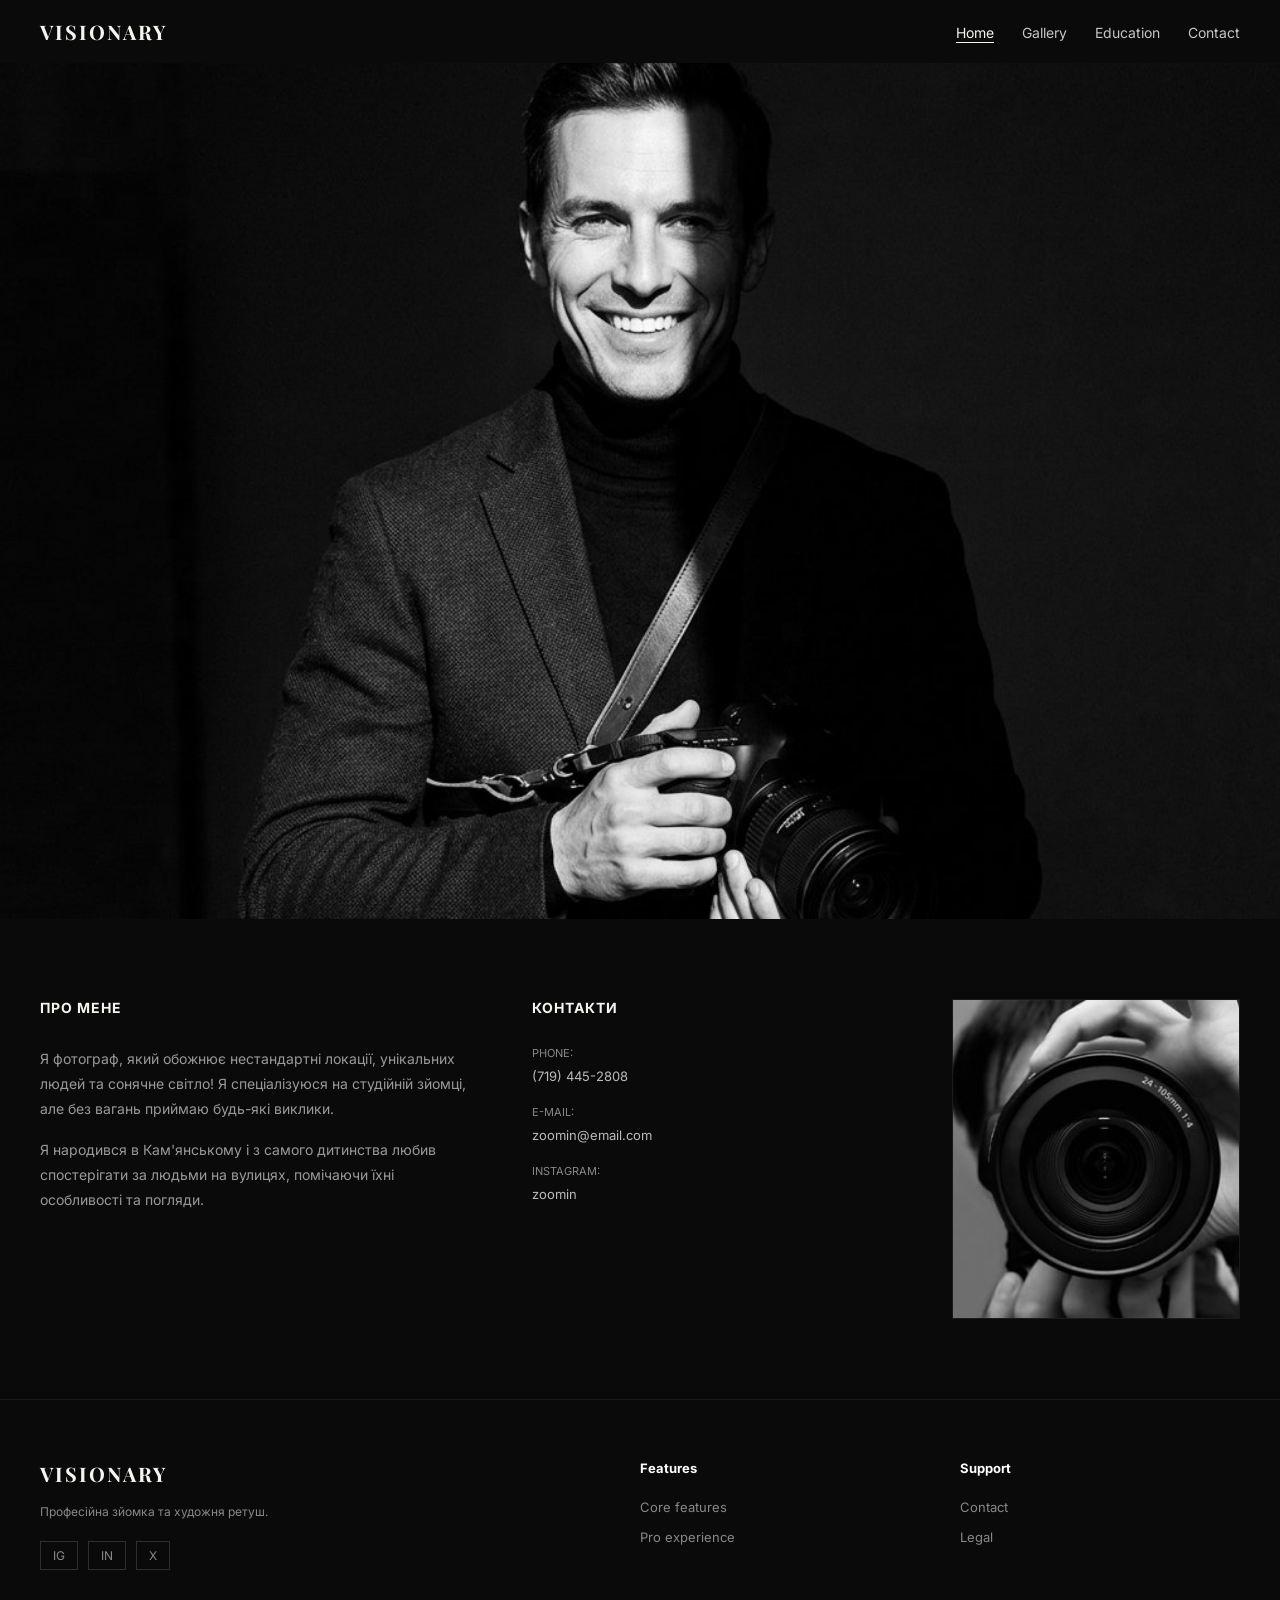
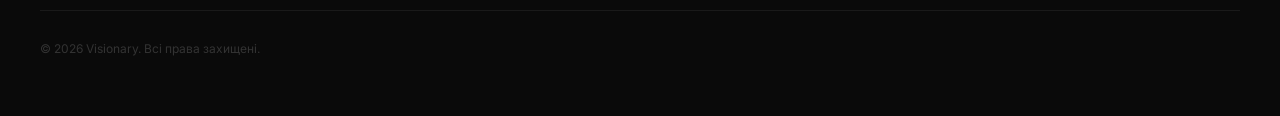
==== index.html @ 6febe486 "first commit" ====
<!DOCTYPE html>
<html lang = "uk">
<head>
  <meta charset = "UTF-8">
  <meta name    = "viewport" content = "width=device-width, initial-scale=1.0">
  <title>Visionary — Фотограф</title>
  <link rel = "stylesheet" href = "style.css">
</head>
<body>

  <nav>
    <a     href  = "#" class = "logo">Visionary</a>
    <ul    class = "nav-links">
    <li><a href  = "#" class = "active">Home</a></li>
    <li><a href  = "#">Gallery</a></li>
    <li><a href  = "#">Education</a></li>
    <li><a href  = "#">Contact</a></li>
    </ul>
  </nav>

  <section class = "hero">
  <img     src   = "man.png" alt = "Photographer portrait">
  </section>

  <section class = "info-section">

    <div class = "about">
      <h3>Про мене</h3>
      <p>
        Я фотограф, який обожнює нестандартні локації, унікальних людей та сонячне світло!
        Я спеціалізуюся на студійній зйомці, але без вагань приймаю будь-які виклики.
      </p>
      <p>
        Я народився в Кам'янському і з самого дитинства любив спостерігати за людьми на вулицях,
        помічаючи їхні особливості та погляди.
      </p>
    </div>

    <div class = "contacts">
      <h3>Контакти</h3>
      <div class = "contact-item">
      <div class = "label">Phone:</div>
        <span>(719) 445-2808</span>
      </div>
      <div class = "contact-item">
      <div class = "label">E-mail:</div>
      <a   href  = "mailto:zoomin@email.com">zoomin@email.com</a>
      </div>
      <div class = "contact-item">
      <div class = "label">Instagram:</div>
      <a   href  = "#">zoomin</a>
      </div>
    </div>

    <div class = "hero-thumb">
    <img src   = "si.png" alt = "Camera lens">
    </div>

  </section>

  <footer>
    <div class = "footer-top">
    <div class = "footer-brand">
    <a   href  = "#" class = "logo">Visionary</a>
        <p>Професійна зйомка та художня ретуш.</p>
        <div class = "social-links">
        <a   href  = "#">IG</a>
        <a   href  = "#">IN</a>
        <a   href  = "#">X</a>
        </div>
      </div>

      <div class = "footer-col">
        <h4>Features</h4>
        <ul>
          <li><a href = "#">Core features</a></li>
          <li><a href = "#">Pro experience</a></li>
        </ul>
      </div>

      <div class = "footer-col">
        <h4>Support</h4>
        <ul>
          <li><a href = "#">Contact</a></li>
          <li><a href = "#">Legal</a></li>
        </ul>
      </div>
    </div>

    <div class="footer-bottom">
      © 2026 Visionary. Всі права захищені.
    </div>
  </footer>

</body>
</html>
---- style.css ----
@import url('https://fonts.googleapis.com/css2?family=Playfair+Display:wght@400;700&family=Inter:wght@300;400;500&display=swap');

*, *::before, *::after {
  box-sizing: border-box;
  margin: 0;
  padding: 0;
}

:root {
  --black: #0a0a0a;
  --white: #f5f5f0;
  --gray: #888;
  --border: #1a1a1a;
}

body {
  font-family: 'Inter', sans-serif;
  background-color: var(--black);
  color: var(--white);
  width: 100%;
  overflow-x: hidden;
}

/* ─── NAVBAR ─── */
nav {
  position: fixed;
  top: 0;
  left: 0;
  right: 0;
  z-index: 100;
  display: flex;
  align-items: center;
  justify-content: space-between;
  padding: 18px 40px;
  background: var(--black);
}

.logo {
  font-family: 'Playfair Display', serif;
  font-weight: 700;
  font-size: 20px;
  color: var(--white);
  letter-spacing: 2px;
  text-transform: uppercase;
  text-decoration: none;
}

.nav-links {
  display: flex;
  gap: 28px;
  list-style: none;
}

.nav-links a {
  color: var(--white);
  text-decoration: none;
  font-size: 14px;
  opacity: 0.8;
  transition: opacity 0.2s;
}

.nav-links a.active {
  opacity: 1;
  text-decoration: underline;
  text-underline-offset: 4px;
}

/* ─── HERO: ПОЛНА ШИРИНА ─── */
.hero {
  margin-top: 57px;
  width: 100%;
  height: 862px; /* Висота як у твоїй Figma */
  overflow: hidden;
}

.hero img {
  width: 100%;
  height: 100%;
  object-fit: cover;
  object-position: center 20%;
  filter: grayscale(100%);
  display: block;
}

/* ─── INFO SECTION: СЕТКА ─── */
.info-section {
  display: grid;
  grid-template-columns: 1.2fr 1fr 0.8fr; /* Пропорції колонок */
  background: var(--black);
  padding: 80px 40px;
  gap: 60px;
  align-items: start;
}

.about h3, .contacts h3 {
  font-size: 14px;
  text-transform: uppercase;
  margin-bottom: 30px;
  letter-spacing: 1px;
}

.about p {
  font-size: 14px;
  line-height: 1.8;
  color: #999;
  margin-bottom: 15px;
}

.contacts .contact-item {
  margin-bottom: 20px;
}

.contacts .contact-item .label {
  font-size: 11px;
  text-transform: uppercase;
  color: var(--gray);
  margin-bottom: 5px;
}

.contacts .contact-item a, 
.contacts .contact-item span {
  color: #bbb;
  font-size: 13px;
  text-decoration: none;
}

/* ДРУГЕ ФОТО: ТЕПЕР ВОНО АКУРАТНЕ */
.hero-thumb {
  width: 100%;
  display: flex;
  justify-content: flex-end;
}

.hero-thumb img {
  width: 100%;
  max-width: 320px; /* ОГРАНИЧЕНИЕ ШИРИНЫ */
  height: 320px;    /* Квадратна форма */
  object-fit: cover;
  filter: grayscale(100%);
  border: 1px solid var(--border);
}

/* ─── FOOTER ─── */
footer {
  padding: 60px 40px;
  border-top: 1px solid var(--border);
}

.footer-top {
  display: grid;
  grid-template-columns: 2fr 1fr 1fr;
  gap: 40px;
  padding-bottom: 40px;
  border-bottom: 1px solid var(--border);
}

.footer-brand .logo { display: block; margin-bottom: 15px; }
.footer-brand p { font-size: 12px; color: var(--gray); line-height: 1.6; }

.social-links { display: flex; gap: 10px; margin-top: 20px; }
.social-links a {
  color: var(--gray);
  font-size: 12px;
  text-decoration: none;
  border: 1px solid #2e2e2e;
  padding: 6px 12px;
  transition: all 0.2s;
}

.footer-col h4 { font-size: 13px; margin-bottom: 20px; color: #fff; }
.footer-col ul { list-style: none; }
.footer-col ul li { margin-bottom: 10px; }
.footer-col ul li a { color: var(--gray); text-decoration: none; font-size: 13px; }

.footer-bottom {
  padding-top: 30px;
  font-size: 12px;
  color: #333;
}
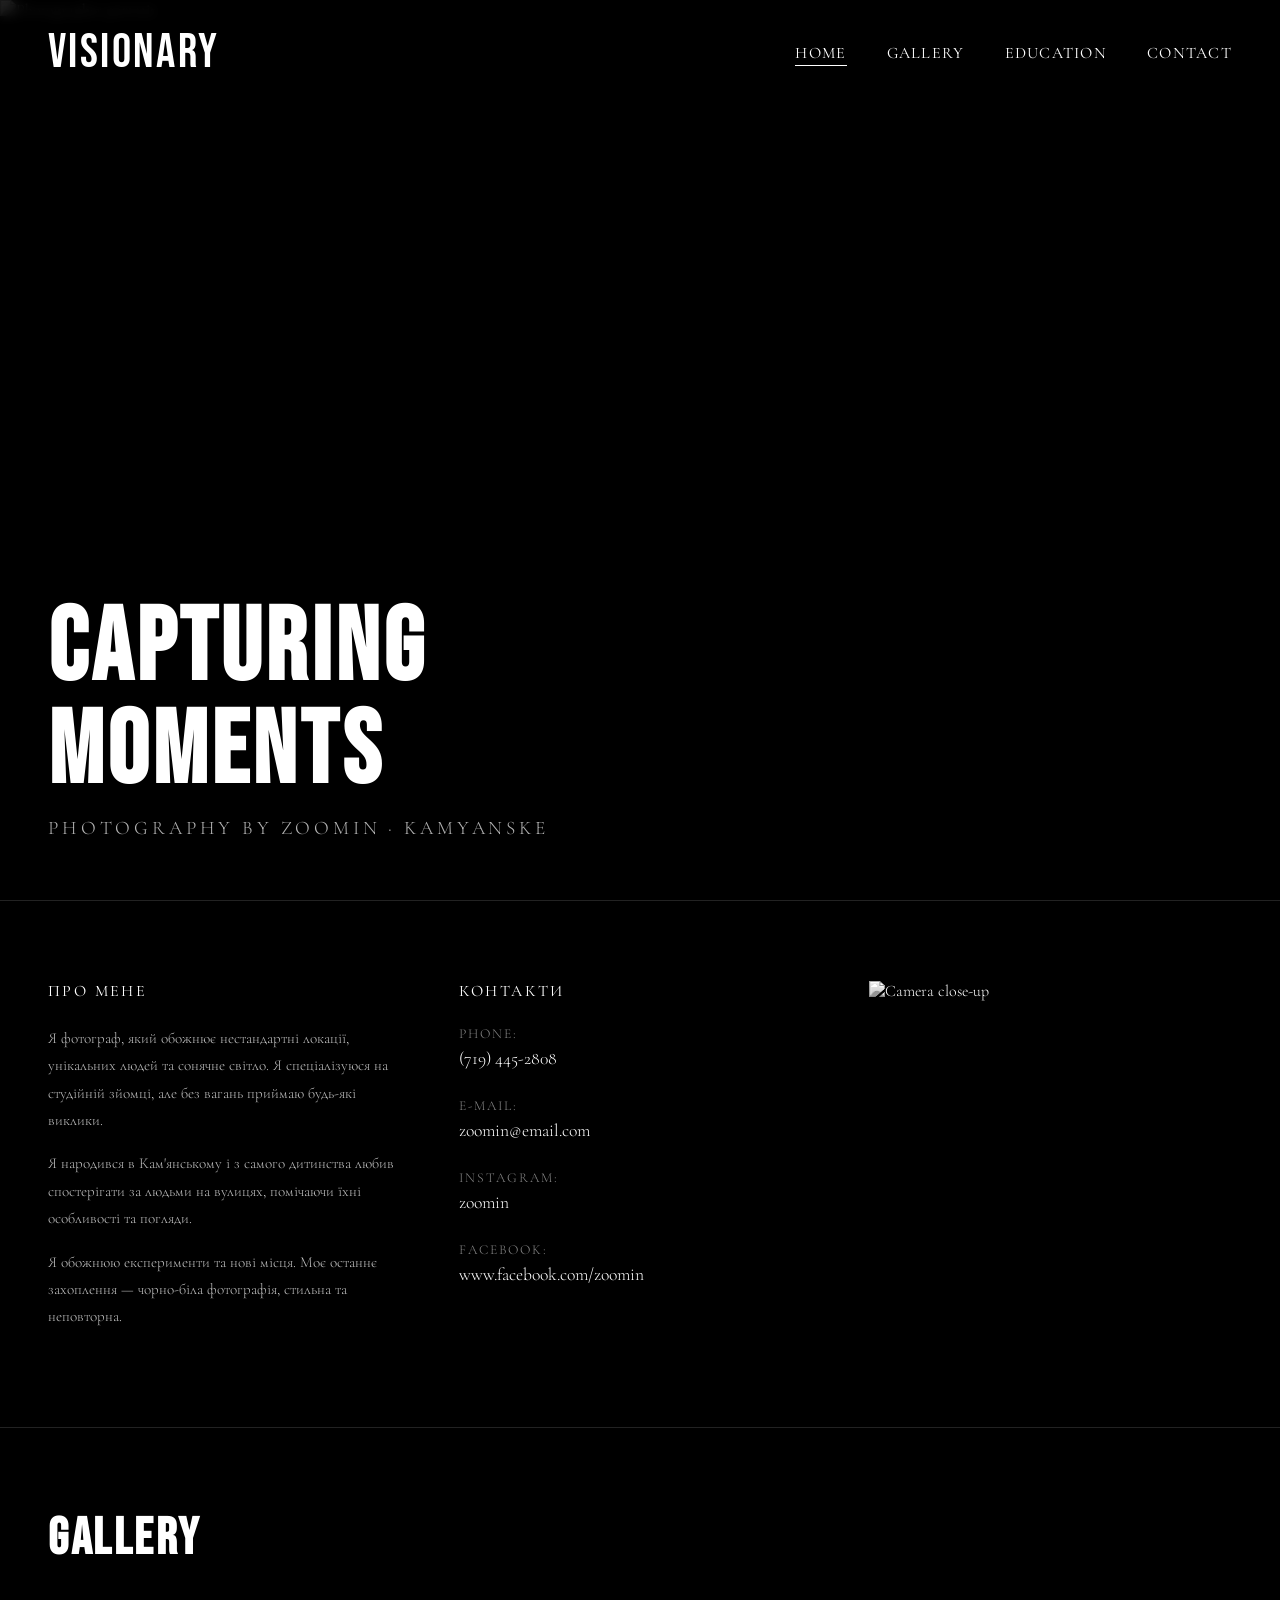
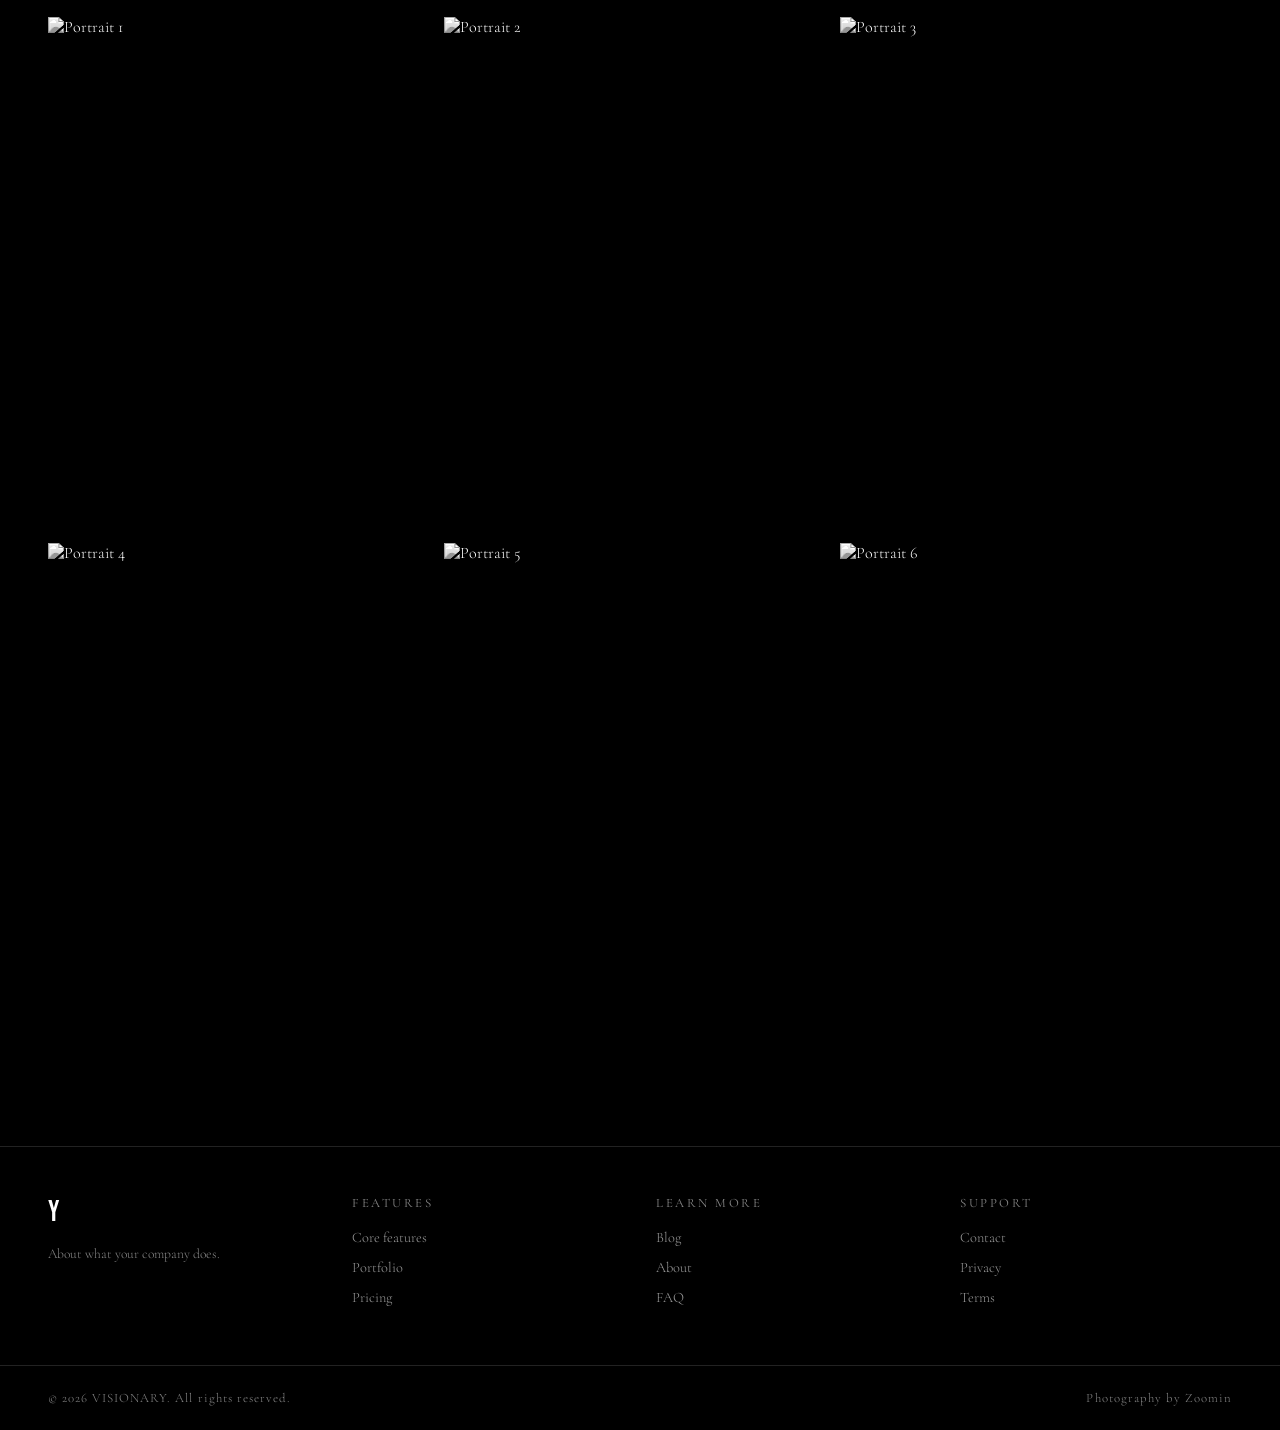
==== commit 3686660a: "update 1.5" ====
--- a/index.html
+++ b/index.html
@@ -1,96 +1,138 @@
 <!DOCTYPE html>
-<html lang = "uk">
+<html lang="uk">
 <head>
-  <meta charset = "UTF-8">
-  <meta name    = "viewport" content = "width=device-width, initial-scale=1.0">
-  <title>Visionary — Фотограф</title>
-  <link rel = "stylesheet" href = "style.css">
+  <meta charset="UTF-8" />
+  <meta name="viewport" content="width=device-width, initial-scale=1.0" />
+  <title>VISIONARY</title>
+  <link href="https://fonts.googleapis.com/css2?family=Bebas+Neue&family=Cormorant+Garamond:ital,wght@0,300;0,400;1,300&display=swap" rel="stylesheet" />
+  <link rel="stylesheet" href="styles.css" />
 </head>
 <body>
 
+  <!-- NAV -->
   <nav>
-    <a     href  = "#" class = "logo">Visionary</a>
-    <ul    class = "nav-links">
-    <li><a href  = "#" class = "active">Home</a></li>
-    <li><a href  = "#">Gallery</a></li>
-    <li><a href  = "#">Education</a></li>
-    <li><a href  = "#">Contact</a></li>
+    <a href="#" class="logo">VISIONARY</a>
+    <ul class="nav-links">
+      <li><a href="#" class="active">Home</a></li>
+      <li><a href="#gallery">Gallery</a></li>
+      <li><a href="#about">Education</a></li>
+      <li><a href="#contacts">Contact</a></li>
     </ul>
   </nav>
 
-  <section class = "hero">
-  <img     src   = "man.png" alt = "Photographer portrait">
+  <!-- HERO -->
+  <section class="hero">
+    <img
+      class="hero-img"
+      src="https://images.unsplash.com/photo-1531746020798-e6953c6e8e04?w=1400&q=80&auto=format&fit=crop"
+      alt="Photographer portrait"
+    />
+    <div class="hero-overlay"></div>
+    <div class="hero-text">
+      <h1>Capturing<br>Moments</h1>
+      <p>Photography by Zoomin · Kamyanske</p>
+    </div>
   </section>
 
-  <section class = "info-section">
-
-    <div class = "about">
-      <h3>Про мене</h3>
-      <p>
-        Я фотограф, який обожнює нестандартні локації, унікальних людей та сонячне світло!
-        Я спеціалізуюся на студійній зйомці, але без вагань приймаю будь-які виклики.
-      </p>
-      <p>
-        Я народився в Кам'янському і з самого дитинства любив спостерігати за людьми на вулицях,
-        помічаючи їхні особливості та погляди.
-      </p>
+  <!-- ABOUT + CONTACTS -->
+  <section class="info-section" id="about">
+    <div class="info-block">
+      <h2>Про мене</h2>
+      <p>Я фотограф, який обожнює нестандартні локації, унікальних людей та сонячне світло. Я спеціалізуюся на студійній зйомці, але без вагань приймаю будь-які виклики.</p>
+      <p>Я народився в Кам'янському і з самого дитинства любив спостерігати за людьми на вулицях, помічаючи їхні особливості та погляди.</p>
+      <p>Я обожнюю експерименти та нові місця. Моє останнє захоплення — чорно-біла фотографія, стильна та неповторна.</p>
     </div>
 
-    <div class = "contacts">
-      <h3>Контакти</h3>
-      <div class = "contact-item">
-      <div class = "label">Phone:</div>
-        <span>(719) 445-2808</span>
+    <div class="info-block" id="contacts">
+      <h2>Контакти</h2>
+      <div class="contact-item">
+        <div class="label">Phone:</div>
+        <a href="tel:+17194452808" class="value">(719) 445-2808</a>
       </div>
-      <div class = "contact-item">
-      <div class = "label">E-mail:</div>
-      <a   href  = "mailto:zoomin@email.com">zoomin@email.com</a>
+      <div class="contact-item">
+        <div class="label">E-mail:</div>
+        <a href="mailto:zoomin@email.com" class="value">zoomin@email.com</a>
       </div>
-      <div class = "contact-item">
-      <div class = "label">Instagram:</div>
-      <a   href  = "#">zoomin</a>
+      <div class="contact-item">
+        <div class="label">Instagram:</div>
+        <a href="#" class="value">zoomin</a>
+      </div>
+      <div class="contact-item">
+        <div class="label">Facebook:</div>
+        <a href="#" class="value">www.facebook.com/zoomin</a>
       </div>
     </div>
 
-    <div class = "hero-thumb">
-    <img src   = "si.png" alt = "Camera lens">
+    <div class="info-block">
+      <img
+        class="info-photo"
+        src="https://images.unsplash.com/photo-1516035069371-29a1b244cc32?w=800&q=80&auto=format&fit=crop"
+        alt="Camera close-up"
+      />
     </div>
-
   </section>
 
-  <footer>
-    <div class = "footer-top">
-    <div class = "footer-brand">
-    <a   href  = "#" class = "logo">Visionary</a>
-        <p>Професійна зйомка та художня ретуш.</p>
-        <div class = "social-links">
-        <a   href  = "#">IG</a>
-        <a   href  = "#">IN</a>
-        <a   href  = "#">X</a>
-        </div>
+  <!-- GALLERY -->
+  <section class="gallery-section" id="gallery">
+    <h2>Gallery</h2>
+    <div class="gallery-grid">
+      <div class="gallery-item">
+        <img src="https://images.unsplash.com/photo-1531746020798-e6953c6e8e04?w=600&q=80&auto=format&fit=crop" alt="Portrait 1" />
       </div>
-
-      <div class = "footer-col">
-        <h4>Features</h4>
-        <ul>
-          <li><a href = "#">Core features</a></li>
-          <li><a href = "#">Pro experience</a></li>
-        </ul>
+      <div class="gallery-item">
+        <img src="https://images.unsplash.com/photo-1508214751196-bcfd4ca60f91?w=600&q=80&auto=format&fit=crop" alt="Portrait 2" />
       </div>
-
-      <div class = "footer-col">
-        <h4>Support</h4>
-        <ul>
-          <li><a href = "#">Contact</a></li>
-          <li><a href = "#">Legal</a></li>
-        </ul>
+      <div class="gallery-item">
+        <img src="https://images.unsplash.com/photo-1519345182560-3f2917c472ef?w=600&q=80&auto=format&fit=crop" alt="Portrait 3" />
+      </div>
+      <div class="gallery-item">
+        <img src="https://images.unsplash.com/photo-1500648767791-00dcc994a43e?w=600&q=80&auto=format&fit=crop" alt="Portrait 4" />
+      </div>
+      <div class="gallery-item">
+        <img src="https://images.unsplash.com/photo-1506794778202-cad84cf45f1d?w=600&q=80&auto=format&fit=crop" alt="Portrait 5" />
+      </div>
+      <div class="gallery-item">
+        <img src="https://images.unsplash.com/photo-1544005313-94ddf0286df2?w=600&q=80&auto=format&fit=crop" alt="Portrait 6" />
       </div>
     </div>
+  </section>
 
-    <div class="footer-bottom">
-      © 2026 Visionary. Всі права захищені.
+  <!-- FOOTER -->
+  <footer>
+    <div class="footer-brand">
+      <a href="#" class="logo">Y</a>
+      <p>About what your company does.</p>
+    </div>
+    <div class="footer-col">
+      <h4>Features</h4>
+      <ul>
+        <li><a href="#">Core features</a></li>
+        <li><a href="#">Portfolio</a></li>
+        <li><a href="#">Pricing</a></li>
+      </ul>
+    </div>
+    <div class="footer-col">
+      <h4>Learn more</h4>
+      <ul>
+        <li><a href="#">Blog</a></li>
+        <li><a href="#">About</a></li>
+        <li><a href="#">FAQ</a></li>
+      </ul>
+    </div>
+    <div class="footer-col">
+      <h4>Support</h4>
+      <ul>
+        <li><a href="#">Contact</a></li>
+        <li><a href="#">Privacy</a></li>
+        <li><a href="#">Terms</a></li>
+      </ul>
     </div>
   </footer>
 
+  <div class="footer-bottom">
+    <p>© 2026 VISIONARY. All rights reserved.</p>
+    <p>Photography by Zoomin</p>
+  </div>
+
 </body>
-</html>+</html>
--- a/styles.css
+++ b/styles.css
@@ -0,0 +1,284 @@
+*, *::before, *::after { box-sizing: border-box; margin: 0; padding: 0; }
+
+:root {
+  --black: #000;
+  --white: #fff;
+  --gray: #1a1a1a;
+  --light-gray: #888;
+}
+
+html { scroll-behavior: smooth; }
+
+body {
+  background: var(--black);
+  color: var(--white);
+  font-family: 'Cormorant Garamond', serif;
+  font-weight: 300;
+  overflow-x: hidden;
+}
+
+/* ── NAVBAR ── */
+nav {
+  position: fixed;
+  top: 0; left: 0; right: 0;
+  z-index: 100;
+  display: flex;
+  align-items: center;
+  justify-content: space-between;
+  padding: 24px 48px;
+  background: rgba(0,0,0,0.85);
+  backdrop-filter: blur(6px);
+}
+
+.logo {
+  font-family: 'Bebas Neue', sans-serif;
+  font-size: clamp(2rem, 4vw, 3rem);
+  letter-spacing: 0.05em;
+  color: var(--white);
+  text-decoration: none;
+}
+
+.nav-links {
+  display: flex;
+  gap: 40px;
+  list-style: none;
+}
+
+.nav-links a {
+  color: var(--white);
+  text-decoration: none;
+  font-family: 'Cormorant Garamond', serif;
+  font-size: 1rem;
+  letter-spacing: 0.08em;
+  text-transform: uppercase;
+  font-weight: 400;
+  position: relative;
+  padding-bottom: 3px;
+  transition: color 0.3s;
+}
+
+.nav-links a::after {
+  content: '';
+  position: absolute;
+  bottom: 0; left: 0;
+  width: 0; height: 1px;
+  background: var(--white);
+  transition: width 0.3s;
+}
+
+.nav-links a:hover::after,
+.nav-links a.active::after { width: 100%; }
+
+/* ── HERO ── */
+.hero {
+  height: 100vh;
+  position: relative;
+  overflow: hidden;
+  display: flex;
+  align-items: flex-end;
+}
+
+.hero-img {
+  position: absolute;
+  inset: 0;
+  width: 100%; height: 100%;
+  object-fit: cover;
+  object-position: center top;
+  filter: grayscale(100%) contrast(1.1);
+}
+
+.hero-overlay {
+  position: absolute;
+  inset: 0;
+  background: linear-gradient(to bottom, rgba(0,0,0,0.1) 0%, rgba(0,0,0,0.5) 100%);
+}
+
+.hero-text {
+  position: relative;
+  z-index: 2;
+  padding: 0 48px 60px;
+}
+
+.hero-text h1 {
+  font-family: 'Bebas Neue', sans-serif;
+  font-size: clamp(3rem, 8vw, 7rem);
+  letter-spacing: 0.04em;
+  line-height: 1;
+  opacity: 0;
+  transform: translateY(40px);
+  animation: fadeUp 1.2s ease forwards 0.3s;
+}
+
+.hero-text p {
+  font-size: clamp(1rem, 1.5vw, 1.25rem);
+  letter-spacing: 0.2em;
+  text-transform: uppercase;
+  color: rgba(255,255,255,0.7);
+  margin-top: 12px;
+  opacity: 0;
+  transform: translateY(20px);
+  animation: fadeUp 1s ease forwards 0.7s;
+}
+
+@keyframes fadeUp {
+  to { opacity: 1; transform: translateY(0); }
+}
+
+/* ── ABOUT + CONTACTS ── */
+.info-section {
+  background: var(--black);
+  padding: 80px 48px;
+  display: grid;
+  grid-template-columns: 1fr 1fr 1fr;
+  gap: 48px;
+  border-top: 1px solid #222;
+}
+
+.info-block h2 {
+  font-family: 'Cormorant Garamond', serif;
+  font-size: 1rem;
+  letter-spacing: 0.15em;
+  text-transform: uppercase;
+  font-weight: 400;
+  margin-bottom: 24px;
+  color: var(--white);
+}
+
+.info-block p {
+  font-size: 0.95rem;
+  line-height: 1.8;
+  color: rgba(255,255,255,0.75);
+  margin-bottom: 16px;
+}
+
+.contact-item {
+  margin-bottom: 28px;
+}
+
+.contact-item .label {
+  font-size: 0.85rem;
+  letter-spacing: 0.15em;
+  text-transform: uppercase;
+  color: var(--light-gray);
+  margin-bottom: 6px;
+}
+
+.contact-item .value {
+  font-size: 1.1rem;
+  color: var(--white);
+  text-decoration: none;
+  transition: opacity 0.2s;
+}
+
+.contact-item .value:hover { opacity: 0.6; }
+
+.info-photo {
+  width: 100%;
+  aspect-ratio: 4/3;
+  object-fit: cover;
+  filter: grayscale(100%) contrast(1.05);
+}
+
+/* ── GALLERY ── */
+.gallery-section {
+  padding: 80px 48px;
+  border-top: 1px solid #222;
+}
+
+.gallery-section h2 {
+  font-family: 'Bebas Neue', sans-serif;
+  font-size: clamp(2rem, 4vw, 3.5rem);
+  letter-spacing: 0.05em;
+  margin-bottom: 48px;
+}
+
+.gallery-grid {
+  display: grid;
+  grid-template-columns: repeat(3, 1fr);
+  gap: 4px;
+}
+
+.gallery-item {
+  aspect-ratio: 3/4;
+  overflow: hidden;
+  cursor: pointer;
+  position: relative;
+}
+
+.gallery-item img {
+  width: 100%; height: 100%;
+  object-fit: cover;
+  filter: grayscale(100%) contrast(1.1);
+  transition: transform 0.6s ease, filter 0.6s ease;
+}
+
+.gallery-item:hover img {
+  transform: scale(1.05);
+  filter: grayscale(60%) contrast(1.1);
+}
+
+/* ── FOOTER ── */
+footer {
+  background: var(--black);
+  border-top: 1px solid #222;
+  padding: 48px;
+  display: grid;
+  grid-template-columns: 1fr 1fr 1fr 1fr;
+  gap: 32px;
+}
+
+.footer-brand .logo { font-size: 1.8rem; }
+
+.footer-brand p {
+  font-size: 0.85rem;
+  color: var(--light-gray);
+  margin-top: 12px;
+  line-height: 1.7;
+  max-width: 220px;
+}
+
+.footer-col h4 {
+  font-size: 0.8rem;
+  letter-spacing: 0.2em;
+  text-transform: uppercase;
+  color: var(--light-gray);
+  margin-bottom: 16px;
+  font-weight: 400;
+}
+
+.footer-col ul { list-style: none; }
+.footer-col ul li { margin-bottom: 10px; }
+
+.footer-col ul li a {
+  color: rgba(255,255,255,0.6);
+  text-decoration: none;
+  font-size: 0.9rem;
+  transition: color 0.2s;
+}
+
+.footer-col ul li a:hover { color: var(--white); }
+
+.footer-bottom {
+  border-top: 1px solid #222;
+  padding: 24px 48px;
+  display: flex;
+  justify-content: space-between;
+  align-items: center;
+}
+
+.footer-bottom p {
+  font-size: 0.8rem;
+  color: var(--light-gray);
+  letter-spacing: 0.08em;
+}
+
+/* ── MOBILE ── */
+@media (max-width: 768px) {
+  nav { padding: 20px 24px; }
+  .nav-links { gap: 20px; }
+  .info-section { grid-template-columns: 1fr; padding: 48px 24px; }
+  .gallery-grid { grid-template-columns: repeat(2, 1fr); }
+  footer { grid-template-columns: 1fr 1fr; padding: 40px 24px; }
+  .gallery-section, .footer-bottom { padding: 48px 24px; }
+  .hero-text { padding: 0 24px 48px; }
+}
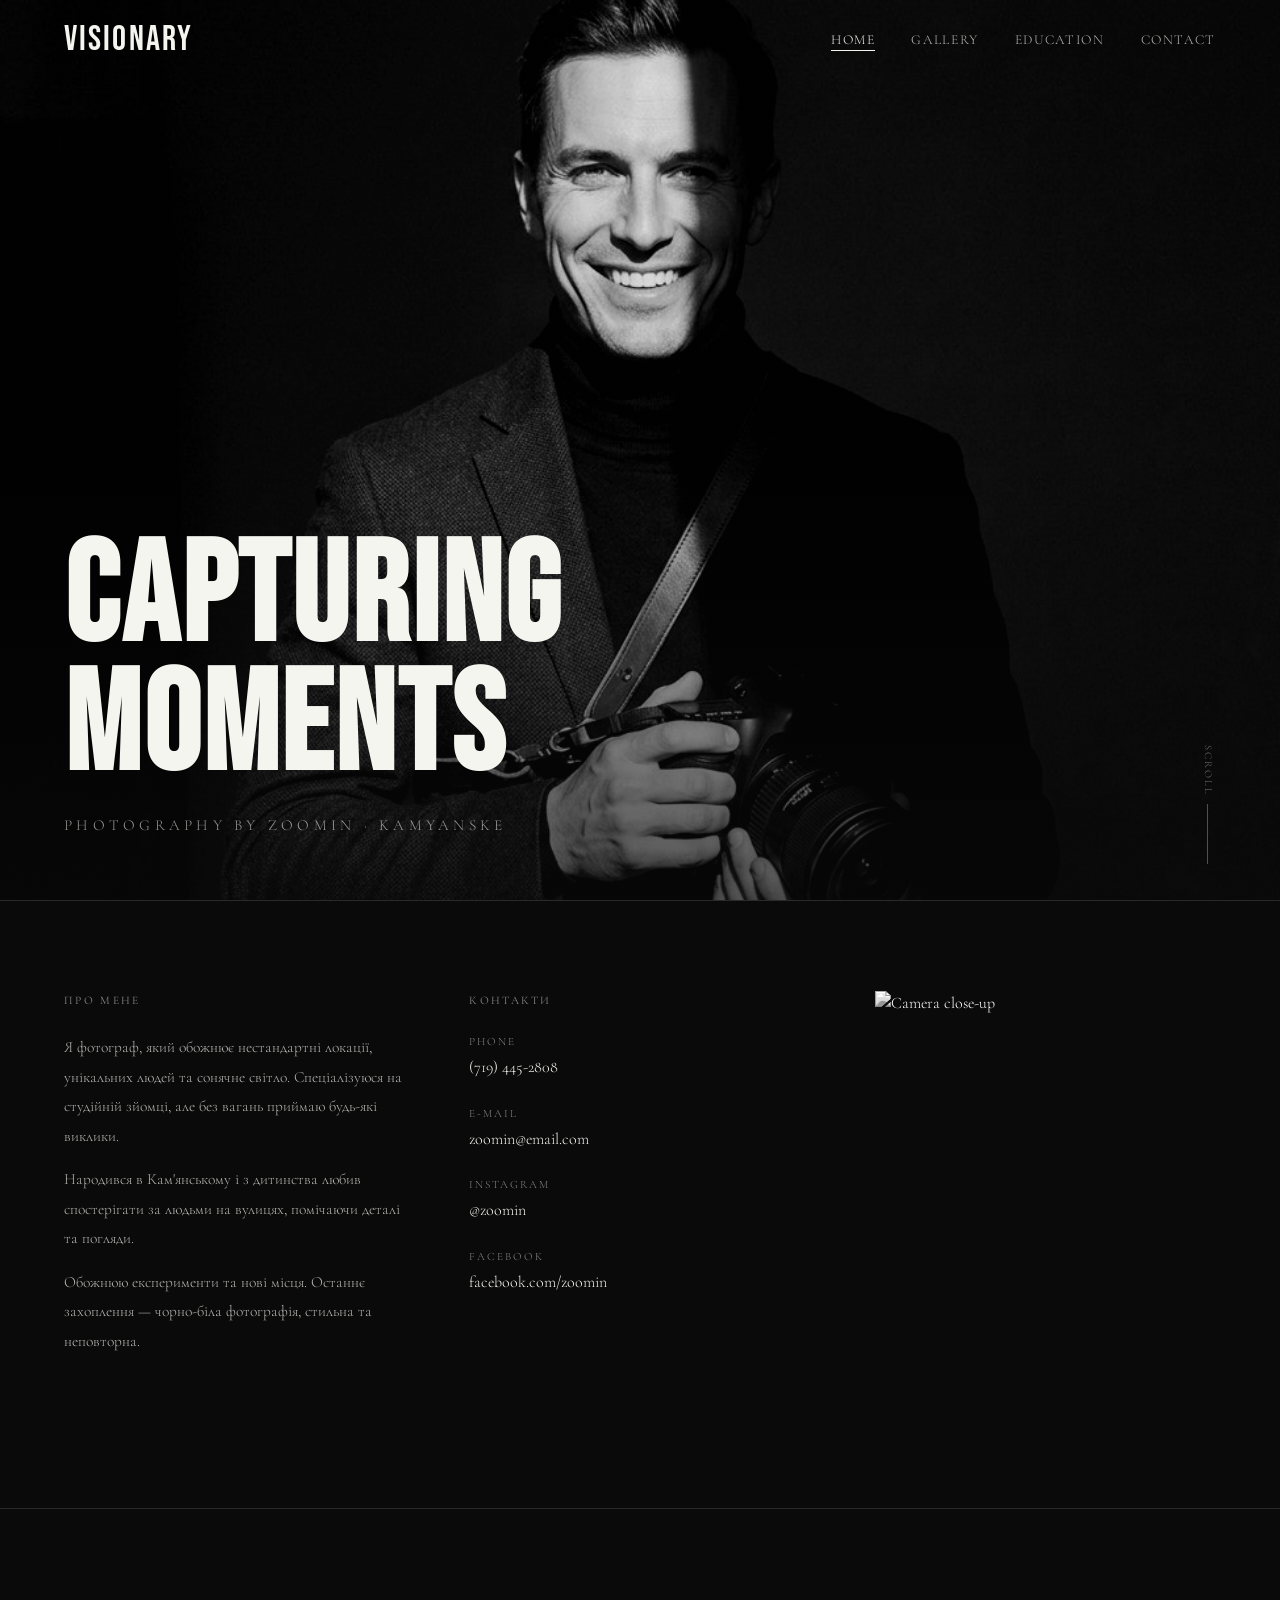
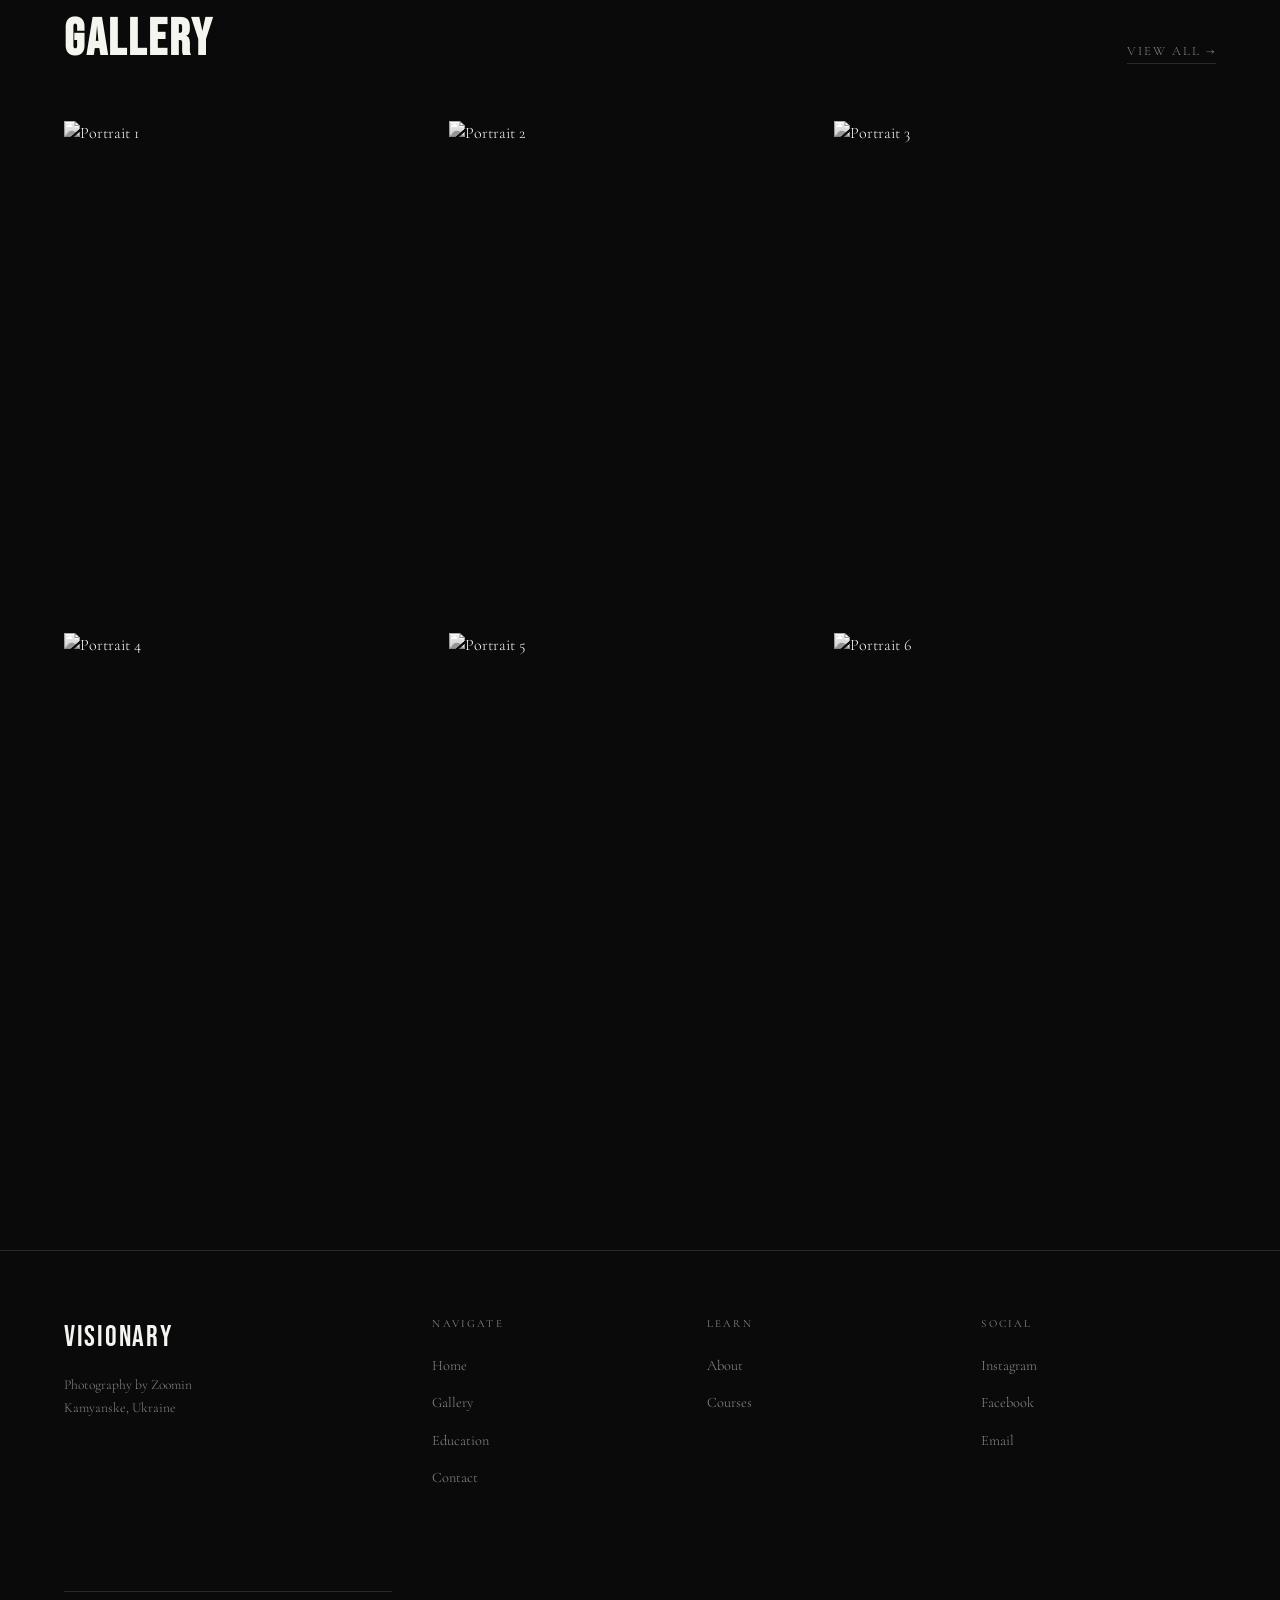
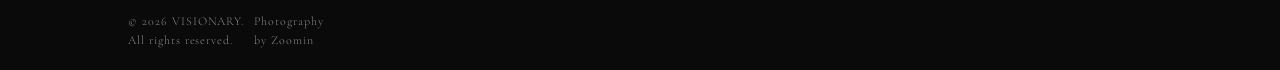
==== commit a68ae2f3: "Last Version Project" ====
--- a/index.html
+++ b/index.html
@@ -3,136 +3,173 @@
 <head>
   <meta charset="UTF-8" />
   <meta name="viewport" content="width=device-width, initial-scale=1.0" />
+  <meta name="description" content="VISIONARY — портфолио фотографа Zoomin з Кам'янського" />
   <title>VISIONARY</title>
+
+  <link rel="preconnect" href="https://fonts.googleapis.com" />
+  <link rel="preconnect" href="https://fonts.gstatic.com" crossorigin />
   <link href="https://fonts.googleapis.com/css2?family=Bebas+Neue&family=Cormorant+Garamond:ital,wght@0,300;0,400;1,300&display=swap" rel="stylesheet" />
-  <link rel="stylesheet" href="styles.css" />
+
+  <link rel="stylesheet" href="css/base.css" />
+  <link rel="stylesheet" href="css/nav.css" />
+  <link rel="stylesheet" href="css/hero.css" />
+  <link rel="stylesheet" href="css/sections.css" />
+  <link rel="stylesheet" href="css/footer.css" />
 </head>
 <body>
 
-  <!-- NAV -->
-  <nav>
-    <a href="#" class="logo">VISIONARY</a>
-    <ul class="nav-links">
-      <li><a href="#" class="active">Home</a></li>
-      <li><a href="#gallery">Gallery</a></li>
-      <li><a href="#about">Education</a></li>
-      <li><a href="#contacts">Contact</a></li>
-    </ul>
-  </nav>
+  
+  <header>
+    <nav class="nav">
+      <a href="index.html" class="nav__logo">VISIONARY</a>
 
-  <!-- HERO -->
+      <ul class="nav__links">
+        <li><a href="index.html" class="active">Home</a></li>
+        <li><a href="gallery.html">Gallery</a></li>
+        <li><a href="education.html">Education</a></li>
+        <li><a href="contacts.html">Contact</a></li>
+      </ul>
+
+      <button class="nav__burger" aria-label="Toggle menu">
+        <span></span>
+        <span></span>
+        <span></span>
+      </button>
+    </nav>
+  </header>
+
+  
+  <div class="nav__drawer" aria-hidden="true">
+    <a href="index.html">Home</a>
+    <a href="gallery.html">Gallery</a>
+    <a href="education.html">Education</a>
+    <a href="contacts.html">Contact</a>
+  </div>
+
+  
   <section class="hero">
-    <img
-      class="hero-img"
-      src="https://images.unsplash.com/photo-1531746020798-e6953c6e8e04?w=1400&q=80&auto=format&fit=crop"
-      alt="Photographer portrait"
-    />
-    <div class="hero-overlay"></div>
-    <div class="hero-text">
-      <h1>Capturing<br>Moments</h1>
-      <p>Photography by Zoomin · Kamyanske</p>
+    <img class="hero__img" src="assets/img/man.png" alt="Photographer portrait" />
+    <div class="hero__overlay"></div>
+
+    <div class="hero__content">
+      <h1 class="hero__title">Capturing<br>Moments</h1>
+      <p class="hero__sub">Photography by Zoomin &middot; Kamyanske</p>
+    </div>
+
+    <div class="hero__scroll" aria-hidden="true">
+      <span>Scroll</span>
+      <div class="hero__scroll-line"></div>
     </div>
   </section>
 
-  <!-- ABOUT + CONTACTS -->
-  <section class="info-section" id="about">
-    <div class="info-block">
-      <h2>Про мене</h2>
-      <p>Я фотограф, який обожнює нестандартні локації, унікальних людей та сонячне світло. Я спеціалізуюся на студійній зйомці, але без вагань приймаю будь-які виклики.</p>
-      <p>Я народився в Кам'янському і з самого дитинства любив спостерігати за людьми на вулицях, помічаючи їхні особливості та погляди.</p>
-      <p>Я обожнюю експерименти та нові місця. Моє останнє захоплення — чорно-біла фотографія, стильна та неповторна.</p>
-    </div>
+  
+  <section class="section" id="about">
+    <div class="about">
+      <div class="about__text reveal">
+        <h2>Про мене</h2>
+        <p>Я фотограф, який обожнює нестандартні локації, унікальних людей та сонячне світло. Спеціалізуюся на студійній зйомці, але без вагань приймаю будь-які виклики.</p>
+        <p>Народився в Кам'янському і з дитинства любив спостерігати за людьми на вулицях, помічаючи деталі та погляди.</p>
+        <p>Обожнюю експерименти та нові місця. Останнє захоплення — чорно-біла фотографія, стильна та неповторна.</p>
+      </div>
 
-    <div class="info-block" id="contacts">
-      <h2>Контакти</h2>
-      <div class="contact-item">
-        <div class="label">Phone:</div>
-        <a href="tel:+17194452808" class="value">(719) 445-2808</a>
+      <div class="about__contacts reveal" style="transition-delay: 0.15s">
+        <h2>Контакти</h2>
+        <div class="about__contact-row">
+          <div class="lbl">Phone</div>
+          <a href="tel:+17194452808">(719) 445-2808</a>
+        </div>
+        <div class="about__contact-row">
+          <div class="lbl">E-mail</div>
+          <a href="mailto:zoomin@email.com">zoomin@email.com</a>
+        </div>
+        <div class="about__contact-row">
+          <div class="lbl">Instagram</div>
+          <a href="#">@zoomin</a>
+        </div>
+        <div class="about__contact-row">
+          <div class="lbl">Facebook</div>
+          <a href="#">facebook.com/zoomin</a>
+        </div>
       </div>
-      <div class="contact-item">
-        <div class="label">E-mail:</div>
-        <a href="mailto:zoomin@email.com" class="value">zoomin@email.com</a>
-      </div>
-      <div class="contact-item">
-        <div class="label">Instagram:</div>
-        <a href="#" class="value">zoomin</a>
-      </div>
-      <div class="contact-item">
-        <div class="label">Facebook:</div>
-        <a href="#" class="value">www.facebook.com/zoomin</a>
-      </div>
-    </div>
 
-    <div class="info-block">
-      <img
-        class="info-photo"
-        src="https://images.unsplash.com/photo-1516035069371-29a1b244cc32?w=800&q=80&auto=format&fit=crop"
-        alt="Camera close-up"
-      />
-    </div>
-  </section>
-
-  <!-- GALLERY -->
-  <section class="gallery-section" id="gallery">
-    <h2>Gallery</h2>
-    <div class="gallery-grid">
-      <div class="gallery-item">
-        <img src="https://images.unsplash.com/photo-1531746020798-e6953c6e8e04?w=600&q=80&auto=format&fit=crop" alt="Portrait 1" />
-      </div>
-      <div class="gallery-item">
-        <img src="https://images.unsplash.com/photo-1508214751196-bcfd4ca60f91?w=600&q=80&auto=format&fit=crop" alt="Portrait 2" />
-      </div>
-      <div class="gallery-item">
-        <img src="https://images.unsplash.com/photo-1519345182560-3f2917c472ef?w=600&q=80&auto=format&fit=crop" alt="Portrait 3" />
-      </div>
-      <div class="gallery-item">
-        <img src="https://images.unsplash.com/photo-1500648767791-00dcc994a43e?w=600&q=80&auto=format&fit=crop" alt="Portrait 4" />
-      </div>
-      <div class="gallery-item">
-        <img src="https://images.unsplash.com/photo-1506794778202-cad84cf45f1d?w=600&q=80&auto=format&fit=crop" alt="Portrait 5" />
-      </div>
-      <div class="gallery-item">
-        <img src="https://images.unsplash.com/photo-1544005313-94ddf0286df2?w=600&q=80&auto=format&fit=crop" alt="Portrait 6" />
+      <div class="about__photo-wrap reveal" style="transition-delay: 0.3s">
+        <img
+          class="about__photo"
+          src="https://images.unsplash.com/photo-1516035069371-29a1b244cc32?w=800&q=80&auto=format&fit=crop"
+          alt="Camera close-up"
+          loading="lazy"
+        />
       </div>
     </div>
   </section>
 
-  <!-- FOOTER -->
-  <footer>
-    <div class="footer-brand">
-      <a href="#" class="logo">Y</a>
-      <p>About what your company does.</p>
+  
+  <section class="section gallery-preview" id="gallery">
+    <div class="gallery-preview__head">
+      <h2 class="gallery-preview__title reveal">Gallery</h2>
+      <a href="gallery.html" class="gallery-preview__link reveal" style="transition-delay:0.1s">
+        View all &rarr;
+      </a>
     </div>
-    <div class="footer-col">
-      <h4>Features</h4>
+
+    <div class="grid-3">
+      <div class="grid-item">
+        <img src="https://images.unsplash.com/photo-1531746020798-e6953c6e8e04?w=600&q=80&auto=format&fit=crop" alt="Portrait 1" loading="lazy" />
+      </div>
+      <div class="grid-item">
+        <img src="https://images.unsplash.com/photo-1508214751196-bcfd4ca60f91?w=600&q=80&auto=format&fit=crop" alt="Portrait 2" loading="lazy" />
+      </div>
+      <div class="grid-item">
+        <img src="https://images.unsplash.com/photo-1519345182560-3f2917c472ef?w=600&q=80&auto=format&fit=crop" alt="Portrait 3" loading="lazy" />
+      </div>
+      <div class="grid-item">
+        <img src="https://images.unsplash.com/photo-1500648767791-00dcc994a43e?w=600&q=80&auto=format&fit=crop" alt="Portrait 4" loading="lazy" />
+      </div>
+      <div class="grid-item">
+        <img src="https://images.unsplash.com/photo-1506794778202-cad84cf45f1d?w=600&q=80&auto=format&fit=crop" alt="Portrait 5" loading="lazy" />
+      </div>
+      <div class="grid-item">
+        <img src="https://images.unsplash.com/photo-1544005313-94ddf0286df2?w=600&q=80&auto=format&fit=crop" alt="Portrait 6" loading="lazy" />
+      </div>
+    </div>
+  </section>
+
+  
+  <footer class="footer">
+    <div class="footer__brand">
+      <a href="index.html" class="logo">VISIONARY</a>
+      <p>Photography by Zoomin<br>Kamyanske, Ukraine</p>
+    </div>
+    <div class="footer__col">
+      <h4>Navigate</h4>
       <ul>
-        <li><a href="#">Core features</a></li>
-        <li><a href="#">Portfolio</a></li>
-        <li><a href="#">Pricing</a></li>
+        <li><a href="index.html">Home</a></li>
+        <li><a href="gallery.html">Gallery</a></li>
+        <li><a href="education.html">Education</a></li>
+        <li><a href="contacts.html">Contact</a></li>
       </ul>
     </div>
-    <div class="footer-col">
-      <h4>Learn more</h4>
+    <div class="footer__col">
+      <h4>Learn</h4>
       <ul>
-        <li><a href="#">Blog</a></li>
-        <li><a href="#">About</a></li>
-        <li><a href="#">FAQ</a></li>
+        <li><a href="index.html#about">About</a></li>
+        <li><a href="education.html">Courses</a></li>
       </ul>
     </div>
-    <div class="footer-col">
-      <h4>Support</h4>
+    <div class="footer__col">
+      <h4>Social</h4>
       <ul>
-        <li><a href="#">Contact</a></li>
-        <li><a href="#">Privacy</a></li>
-        <li><a href="#">Terms</a></li>
+        <li><a href="#">Instagram</a></li>
+        <li><a href="#">Facebook</a></li>
+        <li><a href="mailto:zoomin@email.com">Email</a></li>
       </ul>
     </div>
-  </footer>
-
-  <div class="footer-bottom">
-    <p>© 2026 VISIONARY. All rights reserved.</p>
+  
+  <div class="footer__bottom">
+    <p>&copy; 2026 VISIONARY. All rights reserved.</p>
     <p>Photography by Zoomin</p>
   </div>
-
+</footer>
+  <script src="js/main.js"></script>
 </body>
 </html>
--- a/css/base.css
+++ b/css/base.css
@@ -0,0 +1,82 @@
+*, *::before, *::after {
+  box-sizing: border-box;
+  margin: 0;
+  padding: 0;
+}
+
+:root {
+  
+  --black:      #0a0a0a;
+  --white:      #f5f5f0;
+  --gray-dark:  #141414;
+  --gray-mid:   #2a2a2a;
+  --gray-light: #888;
+  --accent:     #f5f5f0;
+
+  
+  --font-display: 'Bebas Neue', sans-serif;
+  --font-body:    'Cormorant Garamond', serif;
+
+  
+  --nav-h: 80px;
+  --page-x: clamp(24px, 5vw, 80px);
+}
+
+html {
+  scroll-behavior: smooth;
+  
+}
+
+body {
+  background: var(--black);
+  color: var(--white);
+  font-family: var(--font-body);
+  font-weight: 300;
+  font-size: 16px;
+  line-height: 1.6;
+  overflow-x: hidden;
+  
+  -webkit-font-smoothing: antialiased;
+}
+
+img {
+  display: block;
+  max-width: 100%;
+}
+
+a {
+  color: inherit;
+  text-decoration: none;
+}
+
+ul {
+  list-style: none;
+}
+
+.sr-only {
+  position: absolute;
+  width: 1px;
+  height: 1px;
+  padding: 0;
+  overflow: hidden;
+  clip: rect(0,0,0,0);
+  white-space: nowrap;
+  border: 0;
+}
+
+.page-x {
+  padding-left: var(--page-x);
+  padding-right: var(--page-x);
+}
+
+/* прихований за замовчуванням; JS додає .is-visible коли елемент потрапляє у viewport */
+.reveal {
+  opacity: 0;
+  transform: translateY(28px);
+  transition: opacity 0.7s ease, transform 0.7s ease;
+}
+
+.reveal.is-visible {
+  opacity: 1;
+  transform: none;
+}
--- a/css/nav.css
+++ b/css/nav.css
@@ -0,0 +1,134 @@
+.nav {
+  position: fixed;
+  top: 0;
+  left: 0;
+  right: 0;
+  z-index: 200;
+  height: var(--nav-h);
+  display: flex;
+  align-items: center;
+  justify-content: space-between;
+  padding: 0 var(--page-x);
+
+  
+  background: transparent;
+  transition: background 0.4s ease, backdrop-filter 0.4s ease;
+}
+
+.nav--scrolled {
+  background: rgba(10, 10, 10, 0.88);
+  backdrop-filter: blur(10px);
+  -webkit-backdrop-filter: blur(10px);
+}
+
+.nav__logo {
+  font-family: var(--font-display);
+  font-size: clamp(1.6rem, 3vw, 2.2rem);
+  letter-spacing: 0.06em;
+  color: var(--white);
+  transition: opacity 0.2s;
+}
+
+.nav__logo:hover {
+  opacity: 0.7;
+}
+
+.nav__links {
+  display: flex;
+  gap: 36px;
+}
+
+.nav__links a {
+  font-family: var(--font-body);
+  font-size: 0.85rem;
+  letter-spacing: 0.12em;
+  text-transform: uppercase;
+  color: rgba(245, 245, 240, 0.75);
+  position: relative;
+  padding-bottom: 3px;
+  transition: color 0.25s;
+}
+
+.nav__links a::after {
+  content: '';
+  position: absolute;
+  bottom: 0; left: 0;
+  width: 0; height: 1px;
+  background: var(--white);
+  transition: width 0.3s ease;
+}
+
+.nav__links a:hover,
+.nav__links a.active {
+  color: var(--white);
+}
+
+.nav__links a:hover::after,
+.nav__links a.active::after {
+  width: 100%;
+}
+
+.nav__burger {
+  display: none;
+  flex-direction: column;
+  justify-content: center;
+  gap: 5px;
+  width: 28px;
+  height: 28px;
+  cursor: pointer;
+  background: none;
+  border: none;
+  padding: 0;
+}
+
+.nav__burger span {
+  display: block;
+  height: 1px;
+  background: var(--white);
+  transition: transform 0.3s ease, opacity 0.3s ease;
+}
+
+.nav__burger.is-open span:nth-child(1) { transform: translateY(6px) rotate(45deg); }
+.nav__burger.is-open span:nth-child(2) { opacity: 0; }
+.nav__burger.is-open span:nth-child(3) { transform: translateY(-6px) rotate(-45deg); }
+
+.nav__drawer {
+  display: none;
+  position: fixed;
+  top: 0;
+  left: 0;
+  right: 0;
+  bottom: 0;
+  z-index: 190;
+  background: var(--black);
+  flex-direction: column;
+  align-items: center;
+  justify-content: center;
+  gap: 40px;
+  opacity: 0;
+  pointer-events: none;
+  transition: opacity 0.3s ease;
+}
+
+.nav__drawer.is-open {
+  opacity: 1;
+  pointer-events: all;
+}
+
+.nav__drawer a {
+  font-family: var(--font-display);
+  font-size: clamp(2.5rem, 8vw, 5rem);
+  letter-spacing: 0.04em;
+  color: var(--white);
+  transition: opacity 0.2s;
+}
+
+.nav__drawer a:hover {
+  opacity: 0.5;
+}
+
+@media (max-width: 768px) {
+  .nav__links { display: none; }
+  .nav__burger { display: flex; }
+  .nav__drawer { display: flex; }
+}
--- a/css/hero.css
+++ b/css/hero.css
@@ -0,0 +1,129 @@
+.hero {
+  position: relative;
+  height: 100svh; 
+  min-height: 600px;
+  display: flex;
+  align-items: flex-end;
+  overflow: hidden;
+}
+
+.hero__img {
+  position: absolute;
+  top: 0;
+  left: 0;
+  right: 0;
+  bottom: 0;
+  width: 100%;
+  height: 100%;
+  object-fit: cover;
+  object-position: center 15%;
+  filter: grayscale(100%) contrast(1.05) brightness(0.9);
+  /* починається трохи збільшеним, щоб анімація мала від чого зменшуватись */
+  transform: scale(1.04);
+  animation: hero-zoom 8s ease forwards;
+}
+
+@keyframes hero-zoom {
+  to { transform: scale(1); }
+}
+
+.hero__overlay {
+  position: absolute;
+  top: 0;
+  left: 0;
+  width: 100%;
+  height: 100%;
+  
+  background: linear-gradient(
+    to bottom,
+    rgba(10, 10, 10, 0.05) 0%,
+    rgba(10, 10, 10, 0.08) 50%,
+    rgba(10, 10, 10, 0.65) 100%
+  );
+}
+
+.hero__content {
+  position: relative;
+  z-index: 2;
+  padding: 0 var(--page-x) clamp(48px, 7vh, 80px);
+}
+
+.hero__title {
+  font-family: var(--font-display);
+  font-size: clamp(4rem, 11vw, 10rem);
+  line-height: 0.92;
+  letter-spacing: 0.02em;
+
+  /* opacity: 0 тут навмисно — без цього текст мигне
+     до того як спрацює затримка анімації */
+  opacity: 0;
+  transform: translateY(40px);
+  animation: fade-up 1s ease forwards 0.4s;
+}
+
+.hero__sub {
+  margin-top: 20px;
+  font-size: clamp(0.75rem, 1.2vw, 0.95rem);
+  letter-spacing: 0.28em;
+  text-transform: uppercase;
+  color: rgba(245, 245, 240, 0.6);
+
+  opacity: 0;
+  transform: translateY(16px);
+  animation: fade-up 0.9s ease forwards 0.85s;
+}
+
+.hero__scroll {
+  position: absolute;
+  bottom: 36px;
+  right: var(--page-x);
+  z-index: 2;
+  display: flex;
+  flex-direction: column;
+  align-items: center;
+  gap: 8px;
+
+  opacity: 0;
+  animation: fade-up 0.8s ease forwards 1.4s;
+}
+
+.hero__scroll span {
+  font-size: 0.65rem;
+  letter-spacing: 0.2em;
+  text-transform: uppercase;
+  color: rgba(245, 245, 240, 0.45);
+  writing-mode: vertical-rl;
+}
+
+.hero__scroll-line {
+  width: 1px;
+  height: 60px;
+  background: rgba(245, 245, 240, 0.3);
+  position: relative;
+  overflow: hidden;
+}
+
+/*
+  ::after починається вище видимої зони і їде вниз за межу.
+  overflow: hidden на батьківському елементі обрізає його — видно тільки
+  ту частину, що всередині смужки 60px. Виглядає як промінь світла вздовж дроту.
+*/
+.hero__scroll-line::after {
+  content: '';
+  position: absolute;
+  top: -100%;
+  left: 0;
+  width: 100%;
+  height: 100%;
+  background: var(--white);
+  animation: scroll-line 1.8s ease-in-out infinite 1.6s;
+}
+
+@keyframes scroll-line {
+  0%   { top: -100%; }
+  100% { top: 100%; }
+}
+
+@keyframes fade-up {
+  to { opacity: 1; transform: translateY(0); }
+}
--- a/css/sections.css
+++ b/css/sections.css
@@ -0,0 +1,166 @@
+.section {
+  padding: clamp(60px, 10vh, 100px) var(--page-x);
+  border-top: 1px solid var(--gray-mid);
+}
+
+.section__label {
+  font-size: 0.72rem;
+  letter-spacing: 0.22em;
+  text-transform: uppercase;
+  color: var(--gray-light);
+  margin-bottom: 48px;
+  display: flex;
+  align-items: center;
+  gap: 16px;
+}
+
+.section__label::after {
+  content: '';
+  flex: 1;
+  height: 1px;
+  background: var(--gray-mid);
+  max-width: 80px;
+}
+
+.about {
+  display: grid;
+  grid-template-columns: 1fr 1fr 1fr;
+  gap: clamp(32px, 5vw, 64px);
+  align-items: start;
+}
+
+.about__text h2 {
+  font-family: var(--font-body);
+  font-size: 0.72rem;
+  letter-spacing: 0.2em;
+  text-transform: uppercase;
+  color: var(--gray-light);
+  margin-bottom: 24px;
+  font-weight: 400;
+}
+
+.about__text p {
+  font-size: 0.97rem;
+  line-height: 1.9;
+  color: rgba(245, 245, 240, 0.72);
+  margin-bottom: 14px;
+}
+
+.about__contacts h2 {
+  font-family: var(--font-body);
+  font-size: 0.72rem;
+  letter-spacing: 0.2em;
+  text-transform: uppercase;
+  color: var(--gray-light);
+  margin-bottom: 24px;
+  font-weight: 400;
+}
+
+.about__contact-row {
+  margin-bottom: 24px;
+}
+
+.about__contact-row .lbl {
+  font-size: 0.7rem;
+  letter-spacing: 0.18em;
+  text-transform: uppercase;
+  color: var(--gray-light);
+  margin-bottom: 4px;
+}
+
+.about__contact-row a,
+.about__contact-row span {
+  font-size: 1rem;
+  color: var(--white);
+  transition: opacity 0.2s;
+}
+
+.about__contact-row a:hover {
+  opacity: 0.55;
+}
+
+.about__photo {
+  width: 100%;
+  aspect-ratio: 4/5;
+  object-fit: cover;
+  
+  filter: grayscale(100%) contrast(1.08);
+}
+
+.gallery-preview {
+  
+  padding-bottom: clamp(80px, 12vh, 120px);
+}
+
+.gallery-preview__head {
+  display: flex;
+  align-items: baseline;
+  justify-content: space-between;
+  margin-bottom: 40px;
+}
+
+.gallery-preview__title {
+  font-family: var(--font-display);
+  font-size: clamp(2.2rem, 4vw, 3.8rem);
+  letter-spacing: 0.04em;
+}
+
+.gallery-preview__link {
+  font-size: 0.8rem;
+  letter-spacing: 0.16em;
+  text-transform: uppercase;
+  color: var(--gray-light);
+  border-bottom: 1px solid var(--gray-mid);
+  padding-bottom: 2px;
+  transition: color 0.25s, border-color 0.25s;
+}
+
+.gallery-preview__link:hover {
+  color: var(--white);
+  border-color: var(--white);
+}
+
+.grid-3 {
+  display: grid;
+  grid-template-columns: 1fr 1fr 1fr;
+  gap: 3px;
+}
+
+.grid-item {
+  aspect-ratio: 3/4;
+  overflow: hidden;
+  cursor: pointer;
+}
+
+.grid-item img {
+  width: 100%;
+  height: 100%;
+  object-fit: cover;
+  filter: grayscale(100%) contrast(1.08);
+  transition: transform 0.6s ease, filter 0.5s ease;
+}
+
+.grid-item:hover img {
+  transform: scale(1.06);
+  filter: grayscale(40%) contrast(1.08);
+}
+
+@media (max-width: 900px) {
+  .about {
+    grid-template-columns: 1fr 1fr;
+  }
+
+  
+  .about__photo-wrap {
+    grid-column: 1 / -1;
+  }
+
+  .about__photo {
+    aspect-ratio: 16/7;
+  }
+}
+
+@media (max-width: 600px) {
+  .about { grid-template-columns: 1fr; }
+  .grid-3 { grid-template-columns: repeat(2, 1fr); }
+}
--- a/css/footer.css
+++ b/css/footer.css
@@ -0,0 +1,83 @@
+.footer {
+  border-top: 1px solid var(--gray-mid);
+  padding: 64px var(--page-x) 0;
+  display: grid;
+  grid-template-columns: 1.4fr 1fr 1fr 1fr;
+  gap: 40px;
+}
+
+.footer__brand .logo {
+  font-family: var(--font-display);
+  font-size: 1.8rem;
+  letter-spacing: 0.06em;
+  color: var(--white);
+  display: inline-block;
+  margin-bottom: 12px;
+}
+
+.footer__brand p {
+  font-size: 0.85rem;
+  color: var(--gray-light);
+  line-height: 1.7;
+  max-width: 220px;
+}
+
+.footer__col h4 {
+  font-size: 0.68rem;
+  letter-spacing: 0.2em;
+  text-transform: uppercase;
+  color: var(--gray-light);
+  margin-bottom: 20px;
+  font-weight: 400;
+}
+
+.footer__col li {
+  margin-bottom: 12px;
+}
+
+.footer__col a {
+  font-size: 0.9rem;
+  color: rgba(245,245,240,0.55);
+  transition: color 0.2s;
+}
+
+.footer__col a:hover {
+  color: var(--white);
+}
+
+.footer__bottom {
+  border-top: 1px solid var(--gray-mid);
+  margin-top: 48px;
+  padding: 20px var(--page-x);
+  display: flex;
+  justify-content: space-between;
+  align-items: center;
+}
+
+.footer__bottom p {
+  font-size: 0.75rem;
+  color: var(--gray-light);
+  letter-spacing: 0.08em;
+}
+
+@media (max-width: 900px) {
+  .footer {
+    grid-template-columns: 1fr 1fr;
+  }
+
+  .footer__brand {
+    grid-column: 1 / -1;
+  }
+}
+
+@media (max-width: 480px) {
+  .footer {
+    grid-template-columns: 1fr;
+  }
+
+  .footer__bottom {
+    flex-direction: column;
+    gap: 8px;
+    text-align: center;
+  }
+}
